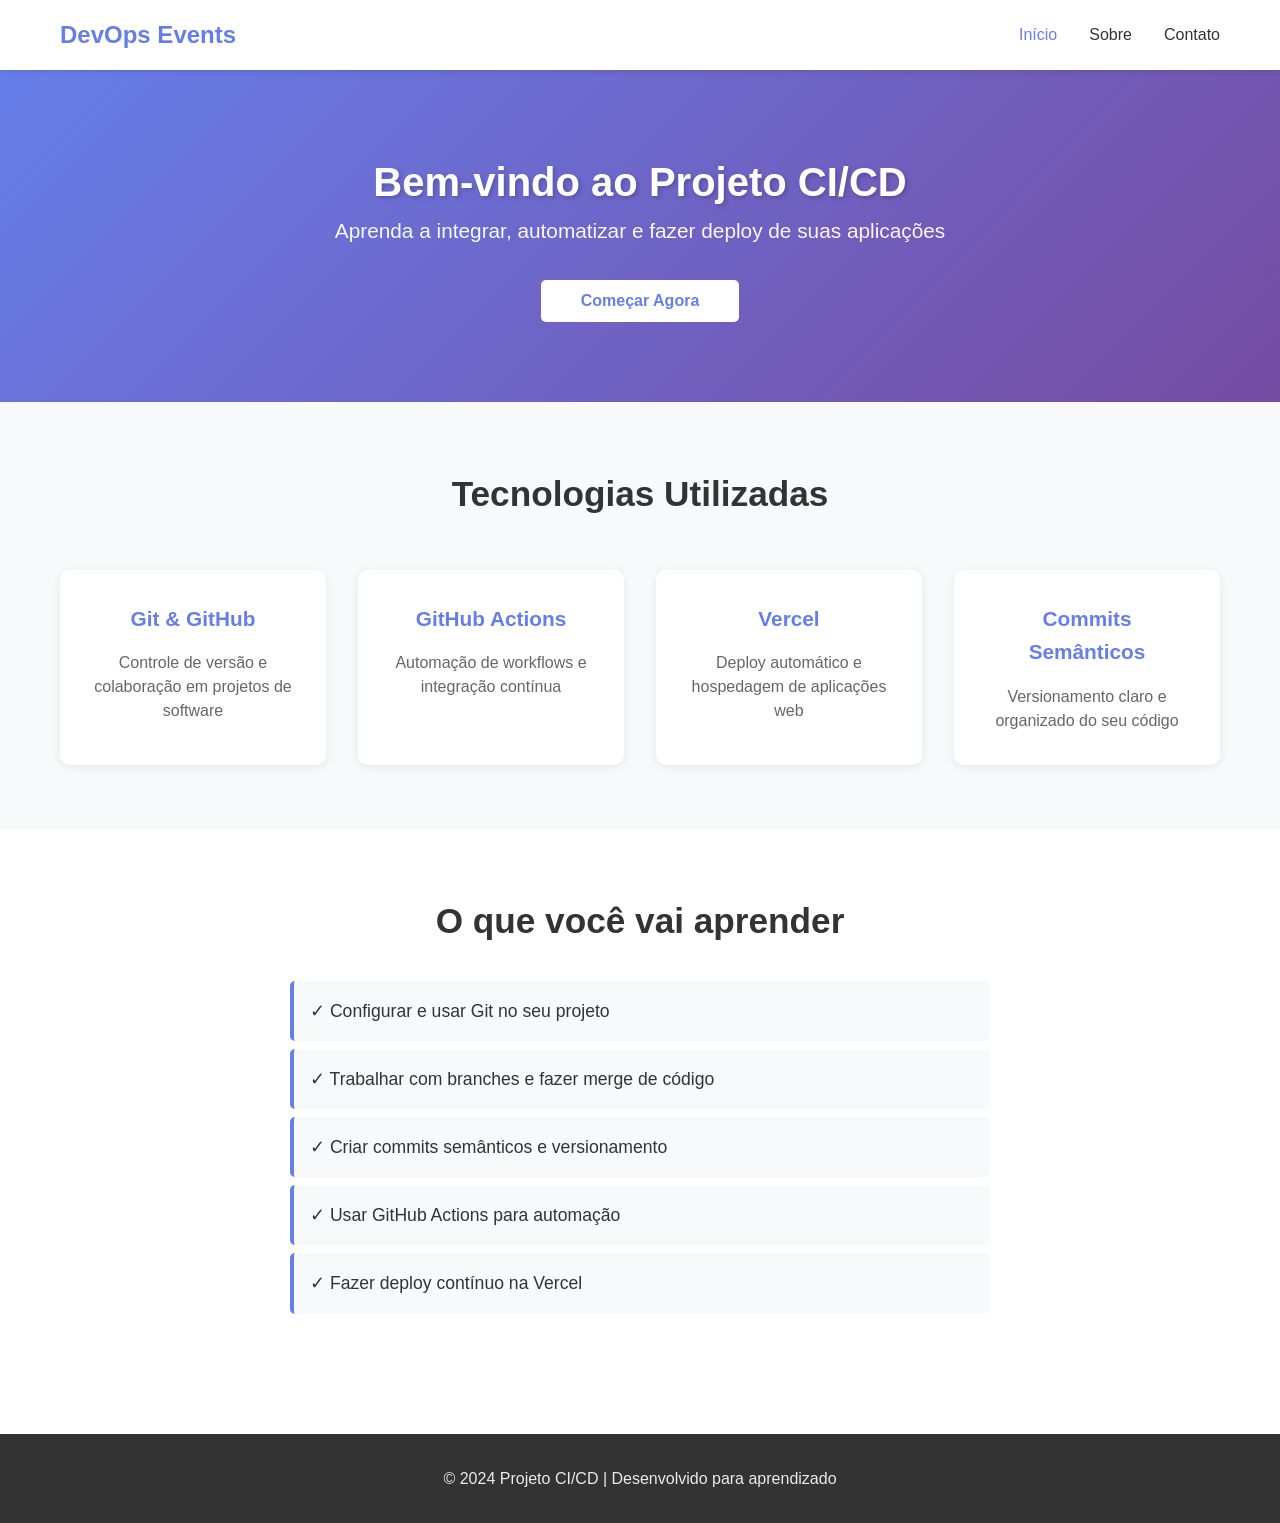
==== index.html @ 77835a72 "feat(index): adicionar link para pagina sobre" ====
<!DOCTYPE html>
<html lang="pt-BR">
<head>
    <meta charset="UTF-8">
    <meta name="viewport" content="width=device-width, initial-scale=1.0">
    <title>Projeto CI/CD - Página Inicial</title>
    <link rel="stylesheet" href="style.css">
</head>
<body>
    <header>
        <nav class="navbar">
            <div class="container">
                <h1 class="logo">DevOps Events</h1>
                <ul class="nav-links">
                    <li><a href="index.html" class="active">Início</a></li>
                    <li><a href="sobre.html">Sobre</a></li>
                    <li><a href="#contato">Contato</a></li>
                </ul>
            </div>
        </nav>
    </header>

    <main>
        <section class="hero">
            <div class="container">
                <h1>Bem-vindo ao Projeto CI/CD</h1>
                <p class="subtitle">Aprenda a integrar, automatizar e fazer deploy de suas aplicações</p>
                <button class="cta-button">Começar Agora</button>
            </div>
        </section>

        <section class="features">
            <div class="container">
                <h2>Tecnologias Utilizadas</h2>
                <div class="features-grid">
                    <div class="feature-card">
                        <h3>Git & GitHub</h3>
                        <p>Controle de versão e colaboração em projetos de software</p>
                    </div>
                    <div class="feature-card">
                        <h3>GitHub Actions</h3>
                        <p>Automação de workflows e integração contínua</p>
                    </div>
                    <div class="feature-card">
                        <h3>Vercel</h3>
                        <p>Deploy automático e hospedagem de aplicações web</p>
                    </div>
                    <div class="feature-card">
                        <h3>Commits Semânticos</h3>
                        <p>Versionamento claro e organizado do seu código</p>
                    </div>
                </div>
            </div>
        </section>

        <section class="content">
            <div class="container">
                <h2>O que você vai aprender</h2>
                <ul class="learning-list">
                    <li>✓ Configurar e usar Git no seu projeto</li>
                    <li>✓ Trabalhar com branches e fazer merge de código</li>
                    <li>✓ Criar commits semânticos e versionamento</li>
                    <li>✓ Usar GitHub Actions para automação</li>
                    <li>✓ Fazer deploy contínuo na Vercel</li>                    
                </ul>
            </div>
        </section>
    </main>

    <footer>
        <div class="container">
            <p>&copy; 2024 Projeto CI/CD | Desenvolvido para aprendizado</p>
        </div>
    </footer>
</body>
</html>
---- style.css ----
/* ============================================
   ESTILOS GERAIS
   ============================================ */

* {
    margin: 0;
    padding: 0;
    box-sizing: border-box;
}

:root {
    --primary-color: #667eea;
    --secondary-color: #764ba2;
    --text-color: #333;
    --light-bg: #f8f9fa;
    --white: #fff;
}

body {
    font-family: 'Segoe UI', Tahoma, Geneva, Verdana, sans-serif;
    line-height: 1.6;
    color: var(--text-color);
}

.container {
    max-width: 1200px;
    margin: 0 auto;
    padding: 0 20px;
}

/* ============================================
   HEADER E NAVEGAÇÃO
   ============================================ */

header {
    background: var(--white);
    box-shadow: 0 2px 5px rgba(0, 0, 0, 0.1);
    position: sticky;
    top: 0;
    z-index: 100;
}

.navbar {
    padding: 1rem 0;
}

.navbar .container {
    display: flex;
    justify-content: space-between;
    align-items: center;
}

.logo {
    font-size: 1.5rem;
    color: var(--primary-color);
    font-weight: bold;
}

.nav-links {
    display: flex;
    list-style: none;
    gap: 2rem;
}

.nav-links a {
    text-decoration: none;
    color: var(--text-color);
    font-weight: 500;
    transition: color 0.3s ease;
}

.nav-links a:hover,
.nav-links a.active {
    color: var(--primary-color);
}

/* ============================================
   SEÇÃO HERO
   ============================================ */

.hero {
    background: linear-gradient(135deg, var(--primary-color), var(--secondary-color));
    color: var(--white);
    padding: 5rem 2rem;
    text-align: center;
}

.hero h1 {
    font-size: 2.5rem;
    color: #1a1a1a
    margin-bottom: 1rem;
    text-shadow: 2px 2px 4px rgba(0, 0, 0, 0.2);
}

.hero .subtitle {
    font-size: 1.3rem;
    margin-bottom: 2rem;
    opacity: 0.95;
}

.cta-button {
    background: var(--white);
    color: var(--primary-color);
    border: none;
    padding: 0.75rem 2.5rem;
    font-size: 1rem;
    border-radius: 5px;
    cursor: pointer;
    font-weight: bold;
    transition: transform 0.3s ease, box-shadow 0.3s ease;
}

.cta-button:hover {
    transform: translateY(-2px);
    box-shadow: 0 5px 15px rgba(0, 0, 0, 0.2);
}

/* ============================================
   SEÇÃO FEATURES
   ============================================ */

.features {
    background: var(--light-bg);
    padding: 4rem 2rem;
}

.features h2 {
    text-align: center;
    font-size: 2.2rem;
    margin-bottom: 3rem;
    color: var(--text-color);
}

.features-grid {
    display: grid;
    grid-template-columns: repeat(auto-fit, minmax(250px, 1fr));
    gap: 2rem;
}

.feature-card {
    background: var(--white);
    padding: 2rem;
    border-radius: 10px;
    box-shadow: 0 2px 10px rgba(0, 0, 0, 0.08);
    transition: transform 0.3s ease, box-shadow 0.3s ease;
    text-align: center;
}

.feature-card:hover {
    transform: translateY(-5px);
    box-shadow: 0 8px 20px rgba(0, 0, 0, 0.15);
}

.feature-card h3 {
    color: var(--primary-color);
    margin-bottom: 1rem;
    font-size: 1.3rem;
}

.feature-card p {
    color: #666;
    line-height: 1.5;
}

/* ============================================
   SEÇÃO DE CONTEÚDO
   ============================================ */

.content {
    padding: 4rem 2rem;
    background: var(--white);
}

.content h2 {
    text-align: center;
    font-size: 2.2rem;
    margin-bottom: 2rem;
    color: var(--text-color);
}

.learning-list {
    max-width: 700px;
    margin: 0 auto;
    list-style: none;
}

.learning-list li {
    padding: 1rem;
    margin-bottom: 0.5rem;
    background: var(--light-bg);
    border-left: 4px solid var(--primary-color);
    border-radius: 5px;
    font-size: 1.1rem;
    transition: background 0.3s ease;
}

.learning-list li:hover {
    background: #e8eaf6;
}

/* ============================================
   FOOTER
   ============================================ */

footer {
    background: var(--text-color);
    color: var(--white);
    text-align: center;
    padding: 2rem;
    margin-top: 3rem;
}

footer p {
    opacity: 0.9;
}

/* ============================================
   RESPONSIVIDADE
   ============================================ */

@media (max-width: 768px) {
    .navbar .container {
        flex-direction: column;
        gap: 1rem;
    }

    .nav-links {
        flex-direction: column;
        gap: 1rem;
        text-align: center;
    }

    .hero h1 {
        font-size: 2rem;
    }

    .hero .subtitle {
        font-size: 1rem;
    }

    .features h2,
    .content h2 {
        font-size: 1.8rem;
    }

    .features-grid {
        grid-template-columns: 1fr;
    }
}
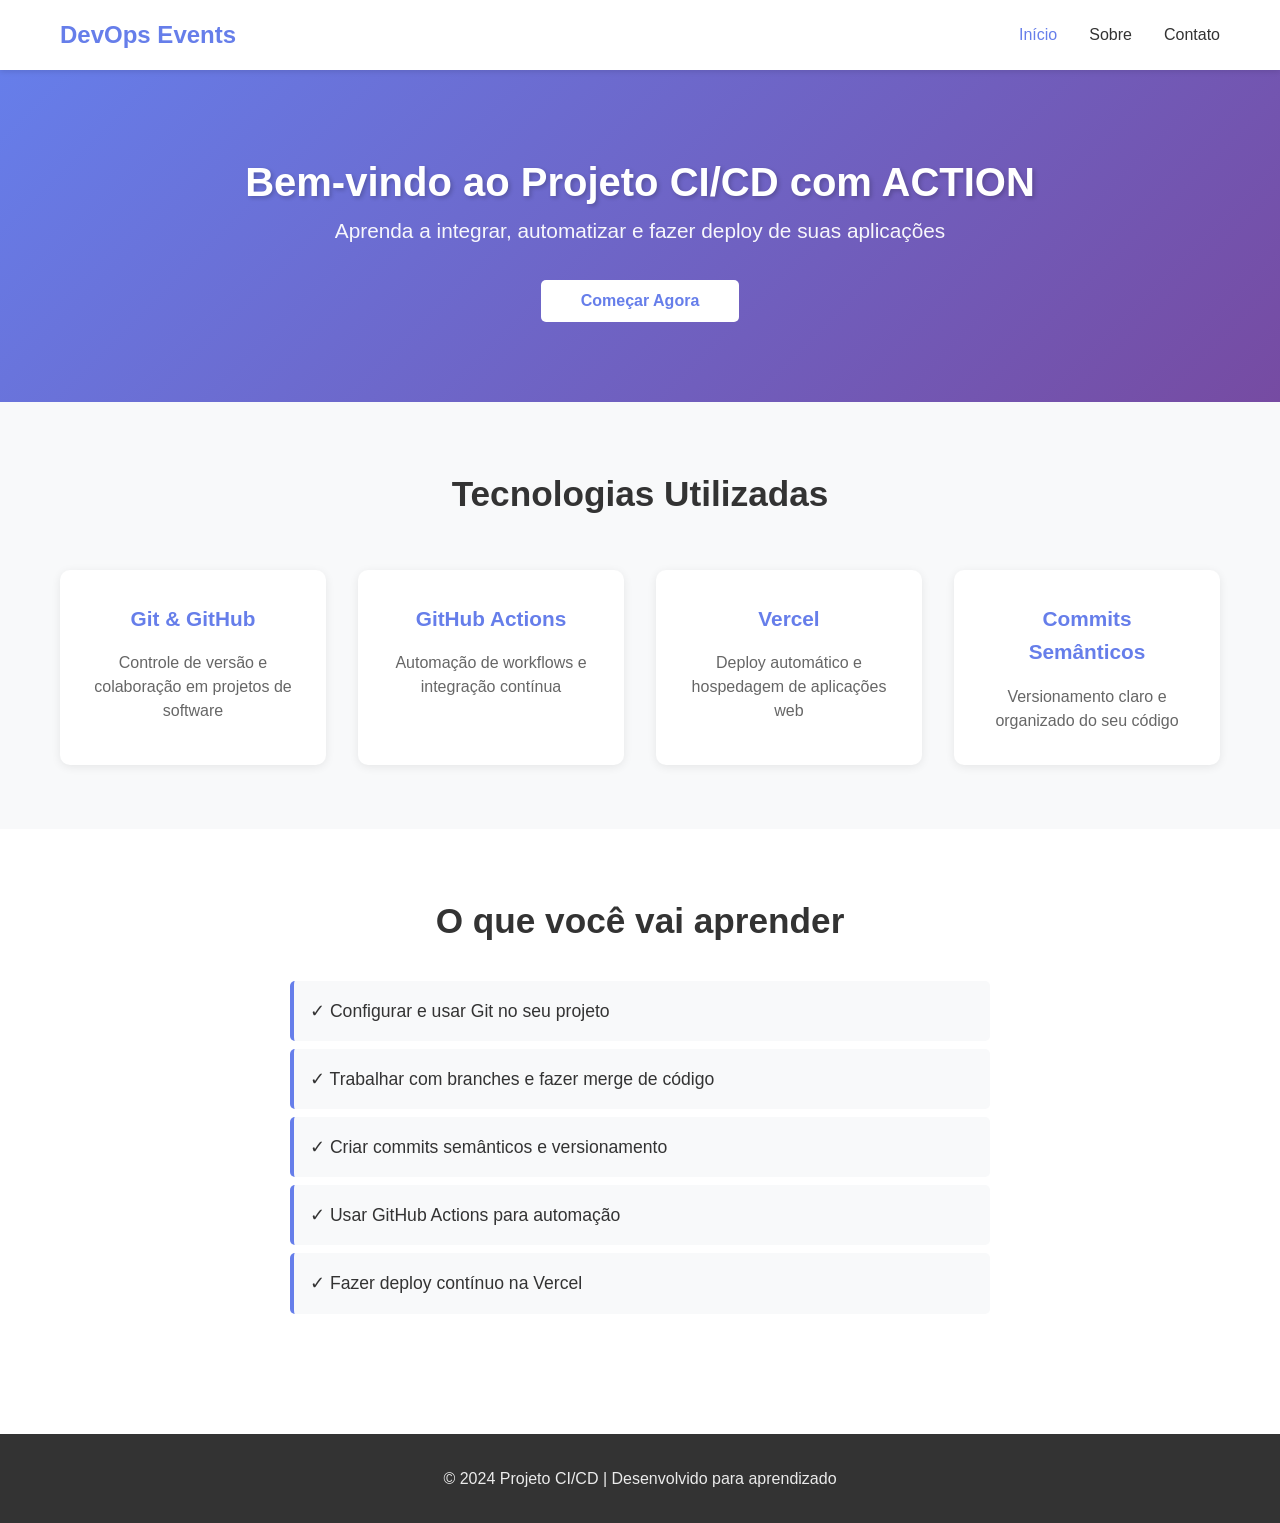
==== commit 307240ff: "fix: atualizando titulo no index" ====
--- a/index.html
+++ b/index.html
@@ -23,7 +23,7 @@
     <main>
         <section class="hero">
             <div class="container">
-                <h1>Bem-vindo ao Projeto CI/CD</h1>
+                <h1>Bem-vindo ao Projeto CI/CD com ACTION</h1>
                 <p class="subtitle">Aprenda a integrar, automatizar e fazer deploy de suas aplicações</p>
                 <button class="cta-button">Começar Agora</button>
             </div>
